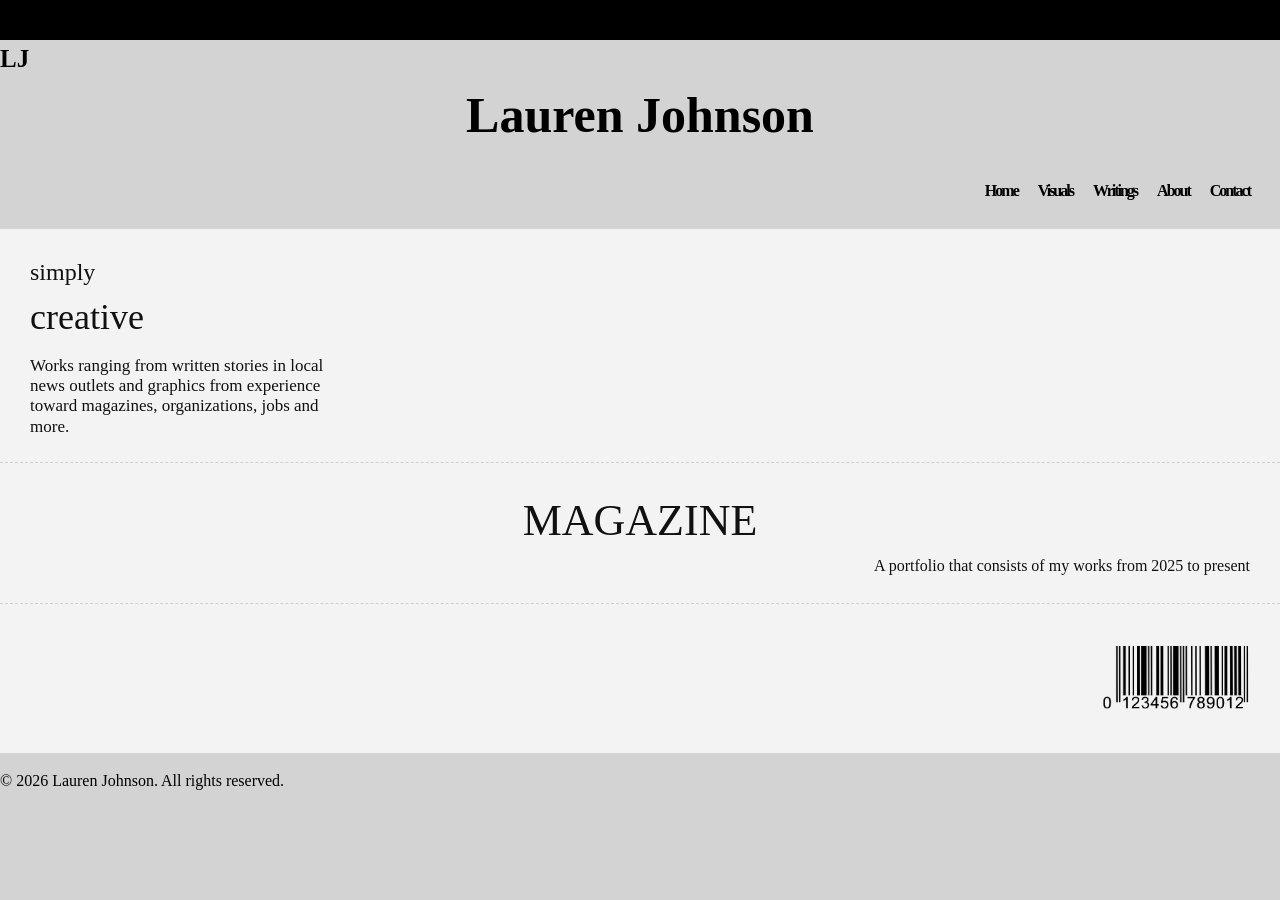
==== index.html @ c80aba4b "Add files via upload" ====
<!DOCTYPE html>

<html>
<head>
	<title>Lauren Johnson | Graphic Designer and Journalist</title>
	<meta charset="UTF-8">
	<meta name="viewport" content="width=device-width, initial-scale=1.0">
	<link rel="stylesheet" href="style.css">
	
		<meta name="description" content="Learn about Lauren Johnson, a graphic designer and journalist who studied at the Missouri School of Journalism. This portfolio includes her work clips and contact information.">
		<meta name="author" content="Lauren Johnson">
	<meta name="keywords" content="Lauren Johnson, portfolio, graphic designer, journalist, magazine designer">

<!-- Open Graph -->
<meta property="og:title" content="Lauren Johnson | Graphic Designer and Journalist">
<meta property="og:description" content="Learn about Lauren Johnson, a graphic designer and journalist who studied at the Missouri School of Journalism. This portfolio includes her work clips and contact information.">
<meta property="og:image" content="https://encrypted-tbn0.gstatic.com/images?q=tbn:ANd9GcSR_0vv3HeV0LRpGMeQRA7LGk57ReBn00BF4I0v_UGnFucvQGS9br6UzOJ_&amp;s=10">
<meta property="og:url" content="https://lrjvisuals.github.io">
<meta property="og:type" content="website">

<!-- Twitter Card -->
<meta name="twitter:card" content="summary_large_image">
<meta name="twitter:title" content="Lauren Johnson | Graphic Designer and Journalist">
<meta name="twitter:description" content="Learn about Lauren Johnson, a graphic designer and journalist who studied at the Missouri School of Journalism. This portfolio includes her work clips and contact information.">
<meta name="twitter:image" content="https://encrypted-tbn0.gstatic.com/images?q=tbn:ANd9GcSR_0vv3HeV0LRpGMeQRA7LGk57ReBn00BF4I0v_UGnFucvQGS9br6UzOJ_&amp;s=10">
</head>

<link rel="preconnect" href="https://fonts.googleapis.com">
<link rel="preconnect" href="https://fonts.gstatic.com" crossorigin>
<link href="https://fonts.googleapis.com/css2?family=Andada+Pro:ital,wght@0,400..840;1,400..840&family=Spectral:ital,wght@0,200;0,300;0,400;0,500;0,600;0,700;0,800;1,200;1,300;1,400;1,500;1,600;1,700;1,800&display=swap" rel="stylesheet">

<header class="cover-header"></header>
<body>
	<header>
		<div class="navdesktop">
			<a class="logo" href="index.html">LJ</a>
			<h1 id="masthead">Lauren Johnson</h1>
		<nav class="navbar">
			<ul>
				<li><a href="index.html">Home</a></li>
				<li><a href="visuals.html">Visuals</a></li>
				<li><a href="writings.html">Writings</a></li>
				<li><a href="about.html">About</a></li>
				<li><a href="contact.html">Contact</a></li>
			</ul>
		</nav>
	</div>
</header>
	<div class="navmobile">
		<a class="logo" href="index.html">LJ</a>
		<hl id="mobile-masthead">Lauren Johnson</hl>
		 <input type="checkbox" class="menu-btn" id="menu-btn">
			  <label class="menu-icon" for="menu-btn">
			   <span class="navicon"></span>
			 </label>
			<nav class="menu">
			<a class="nav-item" href="index.html">Home</a>
			<a class="nav-item" href="visuals.html">Visuals</a>
			<a class="nav-item" href="writings.html">Writings</a>
			<a class="nav-item" href="about.html">About</a>
			<a class="nav-item" href="contact.html">Contact</a>
		</a>
		</nav>
		</div>
	</header>
	<main class="cover">
	<section class="intro">
		<p>simply</p>
		<h2>creative</h2>
		<p class="description">
			Works ranging from written stories in local news outlets and graphics from experience toward magazines, organizations, jobs and more.
		</p>
	</section>
<section class="magazine">
	<h2>MAGAZINE</h2>
	<p>A portfolio that consists of my works from 2025 to present</p>
</section>
<img class="barcode" src="barcode.png" alt="Barcode" style="width: 200px; height: auto; display: block; margin-left: auto; margin-right: 0;">
</main>


<footer class="site-footer">
  <div class="footer-content">
    <p>&copy; 2026 Lauren Johnson. All rights reserved.</p>
  </div>
</footer>
</html>
</body>
---- style.css ----
*{box-sizing: border-box;
}

head {
  font-family: "Spectral", serif;
  font-weight: 700;
  font-style: normal;
}
body {
	margin: 0;
	padding: 0;
	color: black;
	background: lightgray;
	font-family: Georgia;
	line-height: 1.5;
}

.navdesktop {
	display: block;
}

.logo {
	color: black;
	text-decoration: none;
	font-weight: bold;
	font-size: 25px;
	text-align: margin-left;
}

#masthead {
	text-align: center;
	padding:0;
	margin:0;
	font-size: 50px;
}


.navbar ul {
	list-style-type: none;
	text-align: center;
	display: flex;
	justify-content: flex-end;
	padding: 0 20px;
}

.navbar a {
	color: black;
	text-decoration: none;
	font-family: Georgia, serif;
	font-weight: bold;
	letter-spacing: -2px;
	padding: 10px;
	display: flex;
	list-style: none;
}

/*cover design here*/
.cover {
	background-color: #f3f3f3;
	color: #111;
}
.cover section {
	padding: 25px 30px;
	border-bottom: 1px dashed #d0d0d0;
}
.intro {
	width: 100%;
}
.intro p {
	margin: 0;
	font-size: 24px;
}

.intro h2 {
	background: none;
	color: #111;
	text-align: left;
	font-size: 36px;
	padding: 0px;
	margin: 0px;
	font-weight: normal;
}
.intro .description {
	max-width: 310px;
	margin-top: 12px;
	font-size: 17px;
	line-height: 1.2;
}

.magazine {
	text-align: right;
}

.magazine h2 {
	background: none;
	color: #111;
	font-size: 44px;
	font-weight: normal;
	padding: 0px;
	margin: 0px;
}

.magazine p {
	margin: 0;
	fontsize: 16px;
}
.cover-header {
	background-color: black;
	color: white;
	padding: 25px 30px 15px;
}
.cover-header #masthead {
	color: white;
	text-align: left;
	font-weight: normal;
	line-height: 1;
}
.cover-header .logo {
	color: white;
}
/*Hamburger issue here vvvv */

/* Beginning of mobile nav style here */

	.navmobile {
	  display: none;
	  width: 100%;
	  background-color: lightgray;
	  font-family: Georgia, serif;
	  font-weight: bold;
	  font-size: 15px;
	}

	.navmobile > * {
	/*   flex-grow: 1; */
	}

	.navmobile h1 {
	  margin-left: 1rem;
	color: black;
	text-align: center;
	}

	.navmobile a {
	  text-decoration: none;
	}

	/* "Hide" checkbox -- moves it off screen*/
	#menu-btn {
	  position: absolute;
	  top: -100%;
	  left: -100%;
	}

	/* Hide hamburger for bigger screens */
	.menu-icon {
	  visibility: hidden;
	  display: none;
	  cursor: pointer;
	  padding: 15px;
	}

	.menu {
	  display: none;
	  justify-content: space-between;
	  align-items: center;
	  max-width: 250px;
	  margin-right: 2rem;
	
	}
/* End of mobile nav code above here */

h2 {
	background-color: #f3f3f3;
	color: black;
	text-align: center;
	padding: 20px 0;
	font-size: 50px;
}
.voxmagazine {
	background-color: none;
	font-size: 35px;
	font-weight: bold;
}

.topsection {
	background-color: lightgray;
	height: 500px;
	display: flex;
}

.topsection div {
	background-color: lightgray;
	width: 50%;
	height: 400px;
	margin: 10px;
}

.bodytext {
	display: flex;
	align-items: center;
	gap: 20px;
}

.bodytext img {
	max-width: 300px;
	height: auto;
}
/* Media head start*/
@media (max-width: 600px) {
	.navdesktop {
		display: none;
	}

	.navmobile {
	    display: grid;
	    grid-template-columns: auto 1fr auto;
	    grid-template-areas:
	       "logo   title   hamburger"
	       "nav     nav     nav";
	       align-items: center;
	       padding: 10px;
	  }
	  #mobile-masthead {
	  	grid-area: title;
	  	font-size: 35px;
	  	text-align: center;
	  	margin: 0;
	  }

	  .navmobile .logo {
	  	grid-area: logo;
	  	font-size: 22px;
	  }
	  
	  h1 {
	    grid-area: title;
	  }
	  
	  .menu a {
	    text-decoration: none;
	    color: black;
	  }

	  .menu-btn {
	    display: none;
	  }

	  .menu-icon {
	    grid-area: hamburger;
	    cursor: pointer;
	    display: flex;
	    justify-content: flex-end;
	    align-items: baseline;
	    padding: 30px 20px 30px 0;
	    position: relative;
	    user-select: none;
	    visibility: visible;
	  }

	  .navicon {
	    background: #333;
	    display: block;
	    height: 2px;
	    width: 18px;
	    position: relative;
	  }

	  .navicon:before {
	    top: 8px;
	  }

	  .navicon:after {
	    top: -8px;
	  }

	  .navicon:before, .navicon:after {
	    background: #333;
	    display: block;
	    width: 100%;
	    height: 100%;
	    content: '';
	    position: absolute;
	    transition: all .2s ease-out;
	  }

	  .menu {
	    grid-area: nav;
	    max-width: unset;
	    max-height: 0;
	    transition: max-height .2s ease-out;
	    overflow: hidden;
	    margin: 0;
	    padding: 0;
	    background-color: #fff;
	    display: flex;
	    flex-direction: column;
	  }

	  .menu a {
	    padding: 20px 20px;
	    border-right: 1px solid #f4f4f4;
	    background-color: #eee;
	    width: 100%;
	    text-align: center;
	  }

	  .menu-btn:checked ~ .menu {
	    max-height: 240px;
	  }

	  .menu-btn:checked ~ .menu-icon .navicon {
	    background: transparent;
	  }

	  .menu-btn:checked ~ .menu-icon .navicon:before {
	    transform: rotate(-45deg);
	  }

	  .menu-btn:checked ~ .menu-icon .navicon:after {
	    transform: rotate(45deg);
	  }

	  .menu-btn:checked ~ .menu-icon .navicon:before,
	  .menu-btn:checked ~ .menu-icon .navicon:after {
	    top: 0;
	  }
}




/* magazine cover MOBILE HERE*/
@media (max-width: 600px) {
	.cover section {
		padding: 22px 20px;
	}
	.intro .description {
		max-width: 290px;
	}
	.magazine h2 {
		font-size: 36px;
	}
	.magazine p {
		max-width: 300px;
		margin-left: auto;
	}
}



@media (max-width: 600px) {
.navdesktop {
	display: none;
}

.navmobile {
	display: grid;
}
	.navbar ul {
		justify-content: left;

	}
	h2 {
		font-size: 1.8rem;
		padding: 15px 0;
	}
	.topsection {
		flex-direction: column;
		min-height: auto;
	}

	.topsection div {
		width: 90%;
		height: 250px;
		margin: 10px 5%;
	}
}



@media(min-width: 1200px) {
	body {
		max-width: 1400px;
		margin: 0 auto;
	}
}
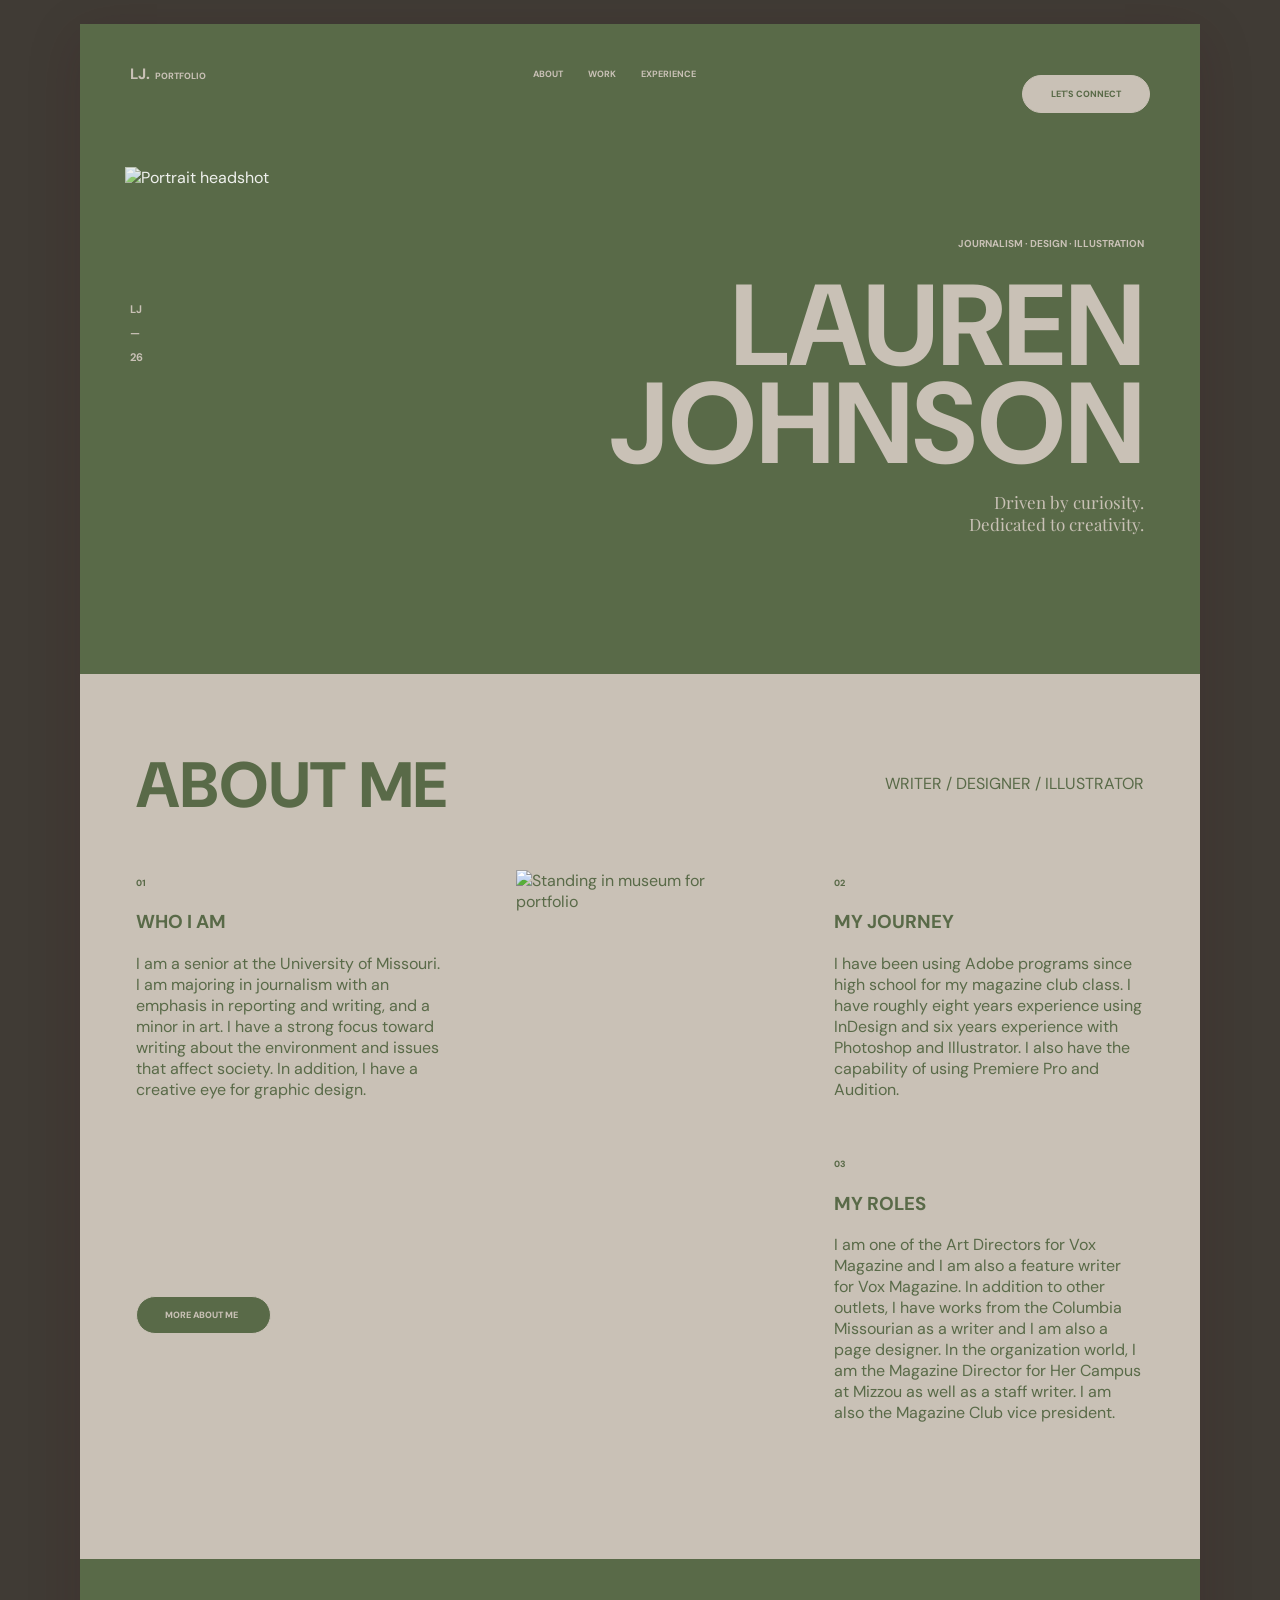
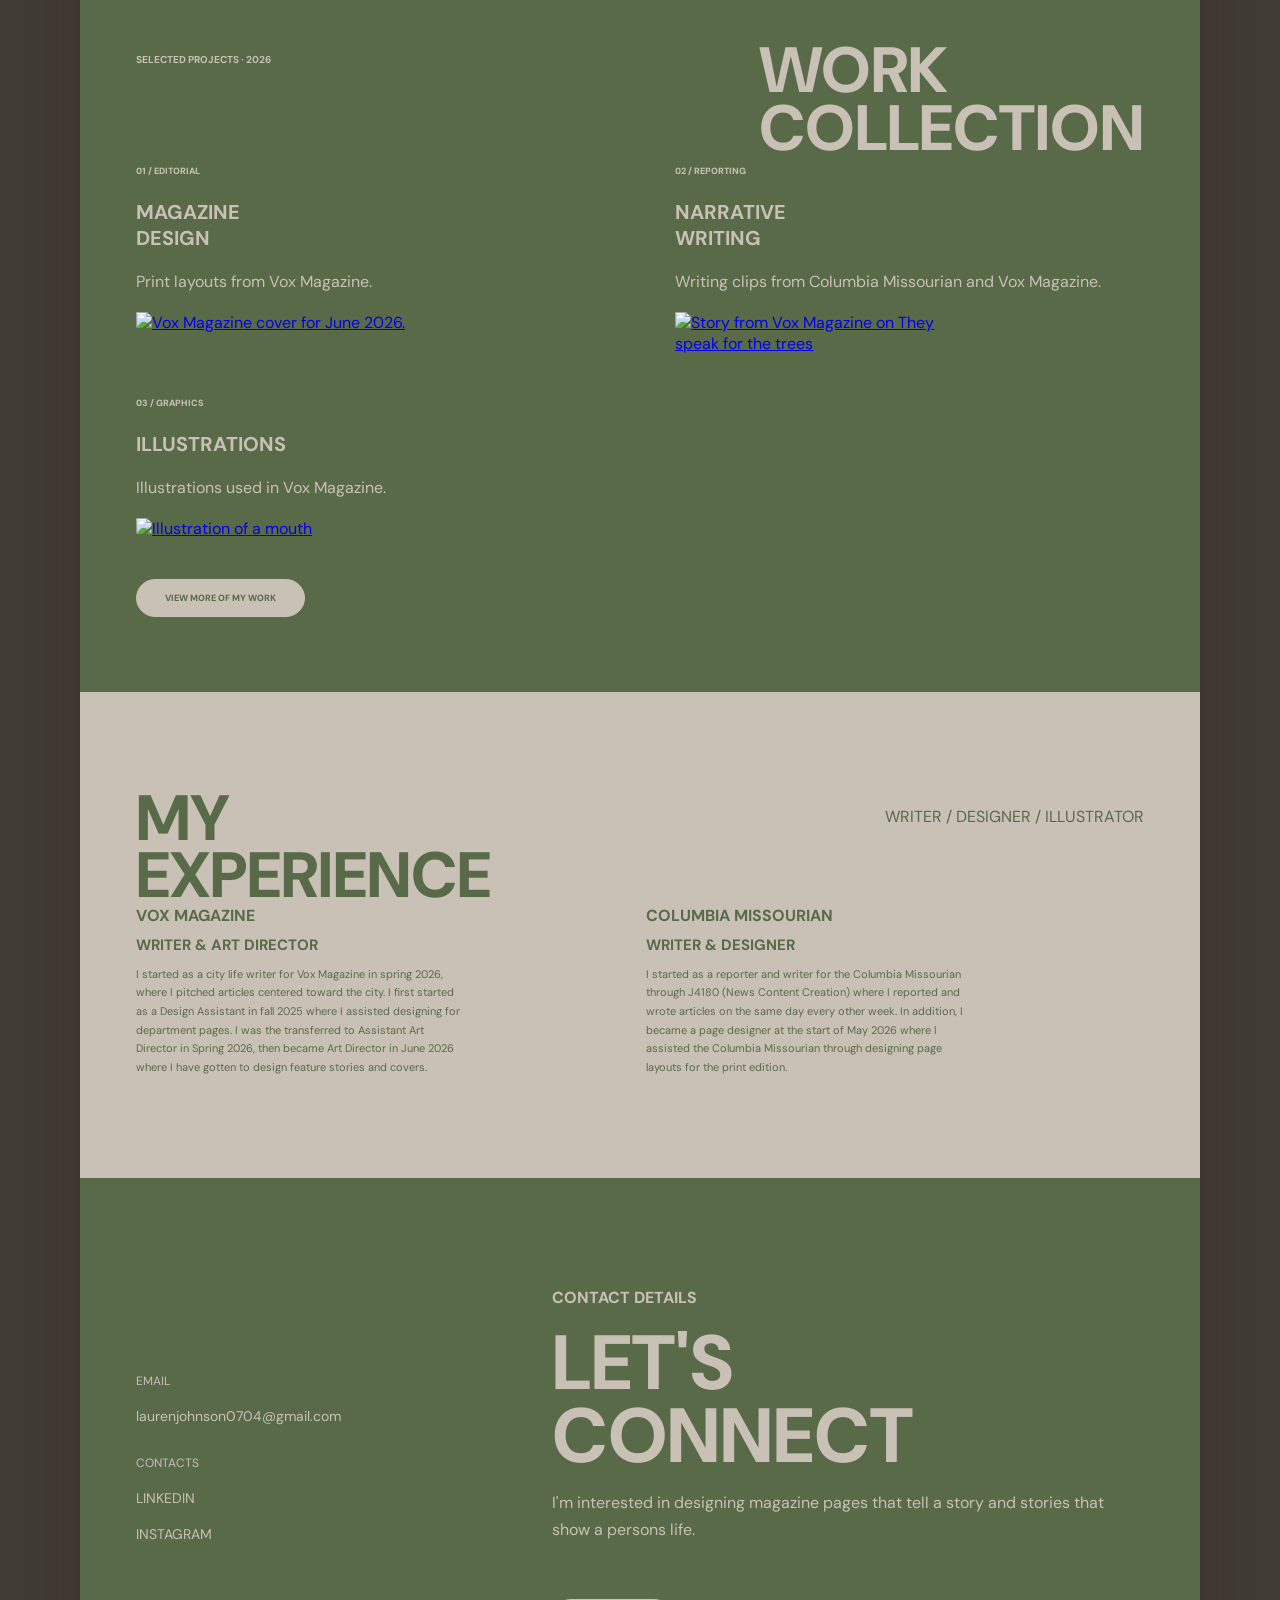
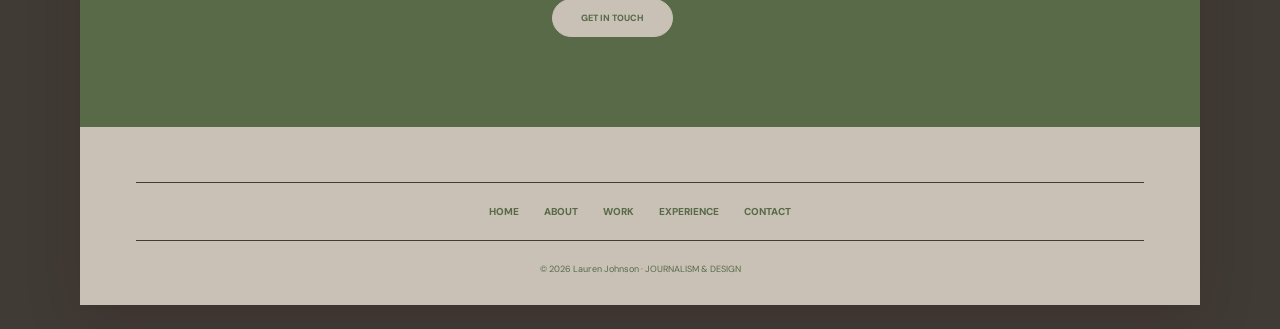
==== commit 0d9e62ff: "Add files via upload" ====
--- a/index.html
+++ b/index.html
@@ -7,8 +7,8 @@
 	<meta name="viewport" content="width=device-width, initial-scale=1.0">
 	<link rel="stylesheet" href="style.css">
 	
-		<meta name="description" content="Learn about Lauren Johnson, a graphic designer and journalist who studied at the Missouri School of Journalism. This portfolio includes her work clips and contact information.">
-		<meta name="author" content="Lauren Johnson">
+	<meta name="description" content="Learn about Lauren Johnson, a graphic designer and journalist who studied at the Missouri School of Journalism. This portfolio includes her work clips and contact information.">
+	<meta name="author" content="Lauren Johnson">
 	<meta name="keywords" content="Lauren Johnson, portfolio, graphic designer, journalist, magazine designer">
 
 <!-- Open Graph -->
@@ -23,67 +23,118 @@
 <meta name="twitter:title" content="Lauren Johnson | Graphic Designer and Journalist">
 <meta name="twitter:description" content="Learn about Lauren Johnson, a graphic designer and journalist who studied at the Missouri School of Journalism. This portfolio includes her work clips and contact information.">
 <meta name="twitter:image" content="https://encrypted-tbn0.gstatic.com/images?q=tbn:ANd9GcSR_0vv3HeV0LRpGMeQRA7LGk57ReBn00BF4I0v_UGnFucvQGS9br6UzOJ_&amp;s=10">
+<link href="https://fonts.googleapis.com/css2?family=DM+Sans:wght@400;500;600;700;800&family=Playfair+Display:wght@700;800&display=swap" rel="stylesheet">
 </head>
 
-<link rel="preconnect" href="https://fonts.googleapis.com">
-<link rel="preconnect" href="https://fonts.gstatic.com" crossorigin>
-<link href="https://fonts.googleapis.com/css2?family=Andada+Pro:ital,wght@0,400..840;1,400..840&family=Spectral:ital,wght@0,200;0,300;0,400;0,500;0,600;0,700;0,800;1,200;1,300;1,400;1,500;1,600;1,700;1,800&display=swap" rel="stylesheet">
+<body>
+	<main class="main-site">
+		<section class="main-text" id="home">
+			<nav class="navigation">
+				<a class="logo">LJ.<span>PORTFOLIO</span></a>
+				<div class="nav-links">
+				<a href="#about">ABOUT</a><a href="#work">WORK</a><a href="#experience">EXPERIENCE</a></div>
+				<a class="button round-button" href="#contact">LET'S CONNECT</a>
+			</nav>
+			<div class="main-copy">
+				<p class="roles">JOURNALISM · DESIGN · ILLUSTRATION</p>
+				<h1>LAUREN<br>JOHNSON</h1>
+				<p class="main-note">Driven by curiosity.<br>Dedicated to creativity.</p></div>
+				<img class="main-img"src="img/extra_headshotforblox2.jpg" alt="Portrait headshot">
+				<div class="left-side">LJ<br>—<br>26</div>
+		</section>
 
-<header class="cover-header"></header>
-<body>
-	<header>
-		<div class="navdesktop">
-			<a class="logo" href="index.html">LJ</a>
-			<h1 id="masthead">Lauren Johnson</h1>
-		<nav class="navbar">
-			<ul>
-				<li><a href="index.html">Home</a></li>
-				<li><a href="visuals.html">Visuals</a></li>
-				<li><a href="writings.html">Writings</a></li>
-				<li><a href="about.html">About</a></li>
-				<li><a href="contact.html">Contact</a></li>
-			</ul>
-		</nav>
+	<section class="about-me" id="about">
+		<div class="section-heading">
+			<h2>ABOUT ME</h2>
+			<p class="roles-about">WRITER / DESIGNER / ILLUSTRATOR</p>	
+		</div>
+		<div class="about-grid">
+			<div class="about-intro">
+				<span class="tiny-label">01</span>
+				<h3>WHO I AM</h3>
+				<p>I am a senior at the University of Missouri. I am majoring in journalism with an emphasis in reporting and writing, and a minor in art. I have a strong focus toward writing about the environment and issues that affect society. In addition, I have a creative eye for graphic design.</p>
+		</div>
+		<img class="about-photo" src="img/img_2.jpg" alt="Standing in museum for portfolio">
+		
+		<div class="about-journey">
+			<span class="tiny-label">02</span>
+			<h3>MY JOURNEY</h3>
+			<p>I have been using Adobe programs since high school for my magazine club class. I have roughly eight years experience using InDesign and six years experience with Photoshop and Illustrator. I also have the capability of using Premiere Pro and Audition.</p></div>
+
+		<div class="about-roles">
+			<span class="tiny-label">03</span>
+			<h3>MY ROLES</h3>
+			<p>I am one of the Art Directors for Vox Magazine and I am also a feature writer for Vox Magazine. In addition to other outlets, I have works from the Columbia Missourian as a writer and I am also a page designer. In the organization world, I am the Magazine Director for Her Campus at Mizzou as well as a staff writer. I am also the Magazine Club vice president.</p></div>
+			<a class="dark-button" href="#contact">MORE ABOUT ME</a>
+		</div>
+	</section>
+
+<section class="work-section" id="work">
+	<div class="extra section-heading">
+		<p class="roles">SELECTED PROJECTS · 2026</p>
+		<h2>WORK<br>COLLECTION</h2>
 	</div>
-</header>
-	<div class="navmobile">
-		<a class="logo" href="index.html">LJ</a>
-		<hl id="mobile-masthead">Lauren Johnson</hl>
-		 <input type="checkbox" class="menu-btn" id="menu-btn">
-			  <label class="menu-icon" for="menu-btn">
-			   <span class="navicon"></span>
-			 </label>
-			<nav class="menu">
-			<a class="nav-item" href="index.html">Home</a>
-			<a class="nav-item" href="visuals.html">Visuals</a>
-			<a class="nav-item" href="writings.html">Writings</a>
-			<a class="nav-item" href="about.html">About</a>
-			<a class="nav-item" href="contact.html">Contact</a>
+	<div class="work-grid">
+		<article class="project project-a">
+		<div><span class="tiny-label">01 / EDITORIAL</span>
+		<h3>MAGAZINE<br>DESIGN</h3><p>Print layouts from Vox Magazine.</p>
+		<a href="editorial.html">
+			<img src="img/page1.png" alt="Vox Magazine cover for June 2026.">
 		</a>
-		</nav>
-		</div>
-	</header>
-	<main class="cover">
-	<section class="intro">
-		<p>simply</p>
-		<h2>creative</h2>
-		<p class="description">
-			Works ranging from written stories in local news outlets and graphics from experience toward magazines, organizations, jobs and more.
-		</p>
-	</section>
-<section class="magazine">
-	<h2>MAGAZINE</h2>
-	<p>A portfolio that consists of my works from 2025 to present</p>
-</section>
-<img class="barcode" src="barcode.png" alt="Barcode" style="width: 200px; height: auto; display: block; margin-left: auto; margin-right: 0;">
-</main>
+		</div></article>
 
 
-<footer class="site-footer">
-  <div class="footer-content">
-    <p>&copy; 2026 Lauren Johnson. All rights reserved.</p>
-  </div>
-</footer>
-</html>
+		<article class="project project-b"> 
+		<div><span class="tiny-label">02 / REPORTING</span>
+		<h3>NARRATIVE<br>WRITING</h3><p>Writing clips from Columbia Missourian and Vox Magazine.</p>
+		<a href="reporting.html">
+			<img src="img/page27.png" alt="Story from Vox Magazine on They speak for the trees">
+		</a>
+		</div></article>
+
+
+		<article class="project project-c">
+		<div><span class="tiny-label">03 / GRAPHICS</span>
+		<h3>ILLUSTRATIONS</h3><p>Illustrations used in Vox Magazine.</p>
+		<a href="graphic.html">
+			<img src="img/mouth_illo.jpg" alt="Illustration of a mouth">
+		</a>
+		</div></article>
+	</div>
+
+	<a class= "button round-button" href="https://www.voxmagazine.com/users/profile/lauren%20johnson/">VIEW MORE OF MY WORK</a>
+</section>
+
+<section class="experience-section" id="experience">
+	<div class="section-heading"><h2>MY<br>EXPERIENCE</h2><p class="roles-about">WRITER / DESIGNER / ILLUSTRATOR</p></div>
+	<div class="timeline">
+	<article><strong>VOX MAGAZINE</strong><h3>WRITER & ART DIRECTOR</h3><p>I started as a city life writer for Vox Magazine in spring 2026, where I pitched articles centered toward the city. I first started as a Design Assistant in fall 2025 where I assisted designing for department pages. I was the transferred to Assistant Art Director in Spring 2026, then became Art Director in June 2026 where I have gotten to design feature stories and covers.</p></article>
+	<article><strong>COLUMBIA MISSOURIAN</strong><h3>WRITER & DESIGNER</h3><p>I started as a reporter and writer for the Columbia Missourian through J4180 (News Content Creation) where I reported and wrote articles on the same day every other week. In addition, I became a page designer at the start of May 2026 where I assisted the Columbia Missourian through designing page layouts for the print edition.</p></article>
+</div>
+</section>
+
+<!--for left side-->
+<section class="contact-section" id=contact>
+	<div class="contact-details">
+		<span>EMAIL</span>
+		<a href="mailto:laurenjohnson0704@gmail.com">laurenjohnson0704@gmail.com</a>
+		<span>CONTACTS</span>
+		<a href="https://www.linkedin.com/in/lauren-johnson-5b8631326/" target="_blank" rel="noopener">LINKEDIN</a>
+		<a href="https://www.instagram.com/lrj_archive/" target="_blank" rel="noopener">INSTAGRAM</a>
+	</div>
+<!--for right side-->
+<div class="contact-main">
+	<p class="roles">CONTACT DETAILS</p>
+	<h2>LET'S<br>CONNECT</h2>
+	<p>I'm interested in designing magazine pages that tell a story and stories that show a persons life.</p>
+	<a class="button round-button" href="mailto:laurenjohnson0704@gmail.com">GET IN TOUCH</a>
+</div>
+</section>
+
+	<footer class="footer">
+  <div class="footer-content"><a href="#home">HOME</a><a href="#about">ABOUT</a><a href="#work">WORK</a><a href="#experience">EXPERIENCE</a><a href="#contact">CONTACT</a></div>
+    <p>&copy; 2026 Lauren Johnson · JOURNALISM & DESIGN</p>
+	</footer>
+	</main>
 </body>
-
+</html>
--- a/style.css
+++ b/style.css
@@ -1,387 +1,801 @@
-*{box-sizing: border-box;
-}
-
-head {
-  font-family: "Spectral", serif;
-  font-weight: 700;
-  font-style: normal;
-}
+*{box-sizing: border-box;}
+:root {
+	--green: #596a48;
+	--green-dark: #304529;
+	--grey-light: #999788;
+	--pale: #c9c1b6;
+	--brown: #403b35;
+	--black: #000000;
+}
+
+html {scroll-behavior: smooth}
 body {
 	margin: 0;
-	padding: 0;
-	color: black;
-	background: lightgray;
-	font-family: Georgia;
-	line-height: 1.5;
-}
-
-.navdesktop {
+	background: var(--brown);
+	color: white;
+	font-family: "DM Sans", Arial, sans-serif;
+}
+/*used AI to ask how to have background color for main site*/
+
+.main-site {width: min(1120px, calc(100% - 48px)); 
+	margin: 24px auto; 
+	background: var(--green); 
+	overflow: hidden; box-shadow: 0 14px 50px #35101733; }
+
+.nav-links a {color: var(--pale); text-decoration: none; }
+
+.main-text {
+	min-height: 650px; 
+	position: relative;
+	padding: 26px 4.5% 70px;
+	overflow: hidden;
+	background: var(--green);}
+
+.navigation {
+		height: 48px;
+		display: flex;
+		align-items: center;
+		justify-content: space-between;
+		gap: 22px;
+		position: relative;
+		z-index: 3;}
+
+.logo {
+	font-size: 15px;
+	font-weight: 800;
+	letter-spacing: 5%;
+	color: var(--pale);}
+.logo span {
+	font-size: 9px;
+	margin-left: 5px;
+	letter-spacing: 18%;}
+
+
+.nav-links {
+	display: flex;
+	gap: 25px;
+	font-size: 9px;
+	font-weight: 700;
+	letter-spacing: 1%;
+	color: var(--pale);
+	text-decoration: none;
+}
+.nav-links a:hover,
+.footer-content a:hover {opacity: .65;}
+
+.nav-links a {
+	color: var(--pale); 
+	text-decoration: none; }
+
+.round-button{
+	display: inline-block;
+	border-radius: 30px;
+	padding: 12px 28px;
+	font-size: 9px;
+	font-weight: 800;
+	letter-spacing: 8%;
+	background: var(--pale); 
+	color: var(--green);
+	text-decoration: none;
+}
+
+.main-copy {
+	position: absolute;
+	z-index: 0;
+	right: 5%;
+	top: 31%;
+	text-align: right;
+	max-width: 66%;
+}
+
+.roles {
+	font-size: 10px;
+	font-weight: 700;
+	letter-spacing: 17%;
+	line-height: 1.6;
+	color: var(--pale);
+}
+
+h1 {
+	font-size: 115px;
+	line-height: .86;
+	margin: 25px 0 16px;
+	color: var(--pale);
+}
+
+.main-note {
+	font-family: "Playfair Display", Georgia, serif;
+	font-size: 17px;
+	color: var(--pale);
+}
+
+
+.left-side {
+	position: absolute;
+	left: 4.5%;
+	top: 42%;
+	font-size: 11px;
+	line-height: 2.2;
+	font-weight: 700;
+	color: var(--pale);
+}
+
+.main-img {
+	position: absolute;
+	left: 4%;
+	bottom: 0;
+	width: 52%;
+	height: 78%;
+	object-fit: cover;
+	object-position: center;
+	mix-blend-mode: screen;
+	opacity: .9;
+	mask-image: linear-gradient(to bottom, black 80%, transparent 100%);
+}
+
+.cover-img {
+	position: absolute;
+	left: 4%;
+	bottom: 0;
+	width: 35%;
+	height: auto;
+	max-height: 80%;
+	object-fit: cover;
+	object-position: center;
+	mix-blend-mode: screen;
+	opacity: .9;
+	mask-image: linear-gradient(to bottom, black 80%, transparent 100%);
+}
+
+.long-img {
+	position: absolute;
+	left: 4%;
+	bottom: 0;
+	width: 30%;
+	height: auto;
+	max-height: 90%;
+	object-fit: cover;
+	object-position: center;
+	mix-blend-mode: screen;
+	opacity: .9;
+	mask-image: linear-gradient(to bottom, black 80%, transparent 100%);
+}
+
+.second-img {
+	position: absolute;
+	left: 4%;
+	bottom: 0;
+	width: 70%;
+	max-height: 70%;
+	height: 150%;
+	object-fit: cover;
+	object-position: center;
+	mix-blend-mode: screen;
+	opacity: .9;
+	mask-image: linear-gradient(to bottom, black 80%, transparent 100%);
+}
+
+.about-me {
+	padding: 75px 5%;
+	background-color: var(--pale);
+}
+
+.section-heading{
+	display: flex;
+	justify-content: space-between;
+	align-items: flex-start;
+	gap: 20px;
+	margin-top: 8px;
+}
+
+h2 {
+	font-size: clamp(36px, 5vw, 66px);
+	line-height: .9;
+	letter-spacing: -5%;
+	margin: 0;
+	font-weight: 800;
+}
+
+.section-heading h2 {
+	background-color: var(--pale);
+	color: var(--green);
+}
+
+.roles-about {
+	color: var(--green);
+}
+
+.about-grid {
+	display: grid;
+	grid-template-columns: 1fr .8fr 1fr;
+	grid-template-rows: auto auto;
+	gap: 35px 7%;
+	align-items: center;
+	margin: 55px 0 45px;
+	background-color: var(--pale);
+	color: var(--green);
+}
+
+.about-intro {
+	grid-column: 1;
+	grid-row: 1;
+}
+ /* asked AI how to align photo w text */
+.about-photo {
+	align-self: flex-start;
+	margin-top: 0;
+	grid-column: 2;
+	grid-row: 1 / span 2;
+	width: 100%;
+	max-height: 320px;
+	object-fit: cover;
+}
+
+.about-journey {
+	grid-column: 3;
+	grid-row: 1;
+}
+
+.about-roles {
+	grid-column: 3;
+	grid-row: 2;
+}
+
+.tiny-label {
+	font-size: 9px;
+	font-weight: 800;
+	letter-spacing: 14%;
+}
+
+.about h3, .timeline h3 {font-size: 15px; line-height: 1.05; margin: 12px 0 8px;}
+
+.about p, .timeline p {font-size: 11px; line-height: 1.7; max-width: 330px;}
+
+.timeline {
+	display: grid;
+	grid-template-columns: 1fr 1fr;
+	gap: 12px;
+}
+
+.timeline h3 {
+	margin-top: 12px;
+}
+
+/*editorial here*/
+
+.green-work-project{
+	padding: 65px 5%;
+	border-bottom: 1px solid var(--green);
+	background-color: var(--green);
+	color: var(--pale);
+}
+
+.work-project {
+	padding: 65px 5%;
+	border-bottom: 1px solid var(--green);
+	background-color: var(--pale);
+	color: var(--green);
+}
+
+.green-project-info {
+	max-width: 650px;
+	margin-bottom: 35px;
+}
+
+.project-info {
+	max-width: 650px;
+	margin-bottom: 35px;
+}
+
+.project-date {
+	font-size: 12px;
+	letter-spacing: 2px;
+	font-weight: bold;
+}
+
+.green-project-info h2 {
+	margin: 25px 0;
+	color: var(--pale);
+	background-color: var(--green);
+	text-align: left;
+}
+
+.project-info h2 {
+	margin: 25px 0;
+	color: var(--green);
+	background-color: var(--pale);
+	text-align: left;
+}
+
+/*asked ai how to make images consistent*/
+.project-gallery {
+	display: grid;
+	grid-template-columns: repeat(2, 1fr);
+	gap: 20px;
+	width: 100%;
+}
+
+.project-gallery img {
+	object-fit: cover;
 	display: block;
-}
-
-.logo {
-	color: black;
+	max-width: 100%;
+	width: 80%;
+	height: auto;
+	max-height: 80vh;
+}
+
+.story-project-gallery {
+	display: grid;
+	grid-template-columns: repeat(2, 1fr);
+	gap: 20px;
+	width: 100%;
+	max-width: 90%;
+}
+
+.story-project-gallery img {
+	object-fit: cover;
+	display: block;
+	max-width: 100%;
+	width: 80%;
+	height: auto;
+	max-height: 80vh;
+}
+
+
+/*editorial end here*/
+
+.about-journey {
+	grid-column: 3;
+	grid-row: 1;
+}
+
+.about-roles {
+	grid-column: 3;
+	grid-row: 2;
+}
+
+.tiny-label {
+	font-size: 9px;
+	font-weight: 800;
+	letter-spacing: 14%;
+}
+
+.about h3, .timeline h3 {font-size: 15px; line-height: 1.05; margin: 12px 0 8px;}
+
+.about p, .timeline p {font-size: 11px; line-height: 1.7; max-width: 330px;}
+
+/* asked AI how to make this button smaller to align with text inside (it was originally a long button)*/
+.dark-button {
+	border: 1px solid var(--pale); 
+	display: inline-block;
+	border-radius: 30px;
+	padding: 12px 28px;
+	font-size: 9px;
+	font-weight: 800;
+	width: 135px;
+	box-sizing; border-box
+	letter-spacing: 8%;
+	background: var(--green); 
+	color: var(--pale); 
+	margin-top: 40px;
 	text-decoration: none;
-	font-weight: bold;
-	font-size: 25px;
-	text-align: margin-left;
-}
-
-#masthead {
-	text-align: center;
-	padding:0;
-	margin:0;
-	font-size: 50px;
-}
-
-
-.navbar ul {
-	list-style-type: none;
-	text-align: center;
+	}
+
+.work-button {
+	width: 185px;	
+	border: 1px solid var(--pale); 
+	background-color: var(--green);
+	margin-top: 40px;
+	text-decoration: none;
+	display: inline-block;
+	border-radius: 30px;
+	padding: 12px 28px;
+	font-size: 9px;
+	font-weight: 800;
+	letter-spacing: 8%;
+	color: var(--pale);
+	}
+
+
+
+
+/*end editorial*/
+.extra h2 {
+	background-color: var(--green);
+	color: var(--pale);
+}
+#work {
+	padding: 75px 5%;
+	background-color: var(--green);
+	color: var(--pale);
+}
+
+.work .section-heading {
+	align-items: flex-end;
+	margin-bottom: 40px;
+}
+
+.work-grid {
+	display: grid;
+	grid-template-columns: 1fr 1fr;
+	gap: 36px 7%;
+}
+
+.project {
 	display: flex;
-	justify-content: flex-end;
-	padding: 0 20px;
-}
-
-.navbar a {
-	color: black;
-	text-decoration: none;
-	font-family: Georgia, serif;
-	font-weight: bold;
-	letter-spacing: -2px;
-	padding: 10px;
-	display: flex;
-	list-style: none;
-}
-
-/*cover design here*/
-.cover {
-	background-color: #f3f3f3;
-	color: #111;
-}
-.cover section {
-	padding: 25px 30px;
-	border-bottom: 1px dashed #d0d0d0;
-}
-.intro {
+	flex-direction: column;
+	align-items: flex-start;
+	min-width: 0;
+}
+
+/*.project-a{
+	width: 50%; 
+	max-width: 10px;
+	aspect-ratio: .78; 
+	object-fit: cover;
+	align-self: flex-start;
+	margin-top: 0;
+	grid-column: 1;
+	height: auto;
+}*/
+
+.project h3 {
+	font-size: 20px;
+}
+
+.project p {
+	color: var(--pale);
+}
+
+.project img {
+	display: block;
 	width: 100%;
-}
-.intro p {
-	margin: 0;
-	font-size: 24px;
-}
-
-.intro h2 {
-	background: none;
-	color: #111;
-	text-align: left;
-	font-size: 36px;
-	padding: 0px;
-	margin: 0px;
-	font-weight: normal;
-}
-.intro .description {
-	max-width: 310px;
-	margin-top: 12px;
-	font-size: 17px;
-	line-height: 1.2;
-}
-
-.magazine {
-	text-align: right;
-}
-
-.magazine h2 {
-	background: none;
-	color: #111;
-	font-size: 44px;
-	font-weight: normal;
-	padding: 0px;
-	margin: 0px;
-}
-
-.magazine p {
-	margin: 0;
-	fontsize: 16px;
-}
-.cover-header {
-	background-color: black;
-	color: white;
-	padding: 25px 30px 15px;
-}
-.cover-header #masthead {
-	color: white;
-	text-align: left;
-	font-weight: normal;
-	line-height: 1;
-}
-.cover-header .logo {
-	color: white;
-}
-/*Hamburger issue here vvvv */
-
-/* Beginning of mobile nav style here */
-
-	.navmobile {
-	  display: none;
-	  width: 100%;
-	  background-color: lightgray;
-	  font-family: Georgia, serif;
-	  font-weight: bold;
-	  font-size: 15px;
-	}
-
-	.navmobile > * {
-	/*   flex-grow: 1; */
-	}
-
-	.navmobile h1 {
-	  margin-left: 1rem;
-	color: black;
-	text-align: center;
-	}
-
-	.navmobile a {
-	  text-decoration: none;
-	}
-
-	/* "Hide" checkbox -- moves it off screen*/
-	#menu-btn {
-	  position: absolute;
-	  top: -100%;
-	  left: -100%;
-	}
-
-	/* Hide hamburger for bigger screens */
-	.menu-icon {
-	  visibility: hidden;
-	  display: none;
-	  cursor: pointer;
-	  padding: 15px;
-	}
-
-	.menu {
-	  display: none;
-	  justify-content: space-between;
-	  align-items: center;
-	  max-width: 250px;
-	  margin-right: 2rem;
-	
-	}
-/* End of mobile nav code above here */
-
-h2 {
-	background-color: #f3f3f3;
-	color: black;
-	text-align: center;
-	padding: 20px 0;
-	font-size: 50px;
-}
-.voxmagazine {
-	background-color: none;
-	font-size: 35px;
-	font-weight: bold;
-}
-
-.topsection {
-	background-color: lightgray;
-	height: 500px;
-	display: flex;
-}
-
-.topsection div {
-	background-color: lightgray;
-	width: 50%;
-	height: 400px;
-	margin: 10px;
-}
-
-.bodytext {
-	display: flex;
-	align-items: center;
-	gap: 20px;
-}
-
-.bodytext img {
 	max-width: 300px;
 	height: auto;
-}
-/* Media head start*/
-@media (max-width: 600px) {
-	.navdesktop {
-		display: none;
+	max-height: 350px;
+	object-fit: cover;
+	margin-top: 20px;
+}
+
+
+
+.project img:hover {
+	opacity: 0.8;
+	transition: opacity 0.3s ease;
+}
+/*img[src="img/20260529_145231.jpg"] {
+	width: 200px;
+	height: auto;
+}*/
+
+.button {
+	border: 1px solid var(--pale); 
+	background-color: var(--pale);
+	margin-top: 40px;
+	text-decoration: none;
+	display: inline-block;
+	border-radius: 30px;
+	padding: 12px 28px;
+	font-size: 9px;
+	font-weight: 800;
+	letter-spacing: 8%;
+	color: var(--green);
+
+}
+
+#experience {
+	padding: 75px 5%;
+	background-color: var(--pale);
+	color: var(--green);
+	padding-top: 90px;
+	padding-bottom: 90px;
+}
+
+.experience .section-heading {
+	margin-bottom: 40px;
+}
+
+.timeline {
+	display: grid;
+	grid-template-columns: 1fr 1fr;
+	gap: 12px;
+}
+
+.timeline h3 {
+	margin-top: 12px;
+}
+/*NEW HERE VVVVVVVV*/
+
+#contact {
+	padding: 90px 5%;
+	background-color: var(--green);
+	color: var(--pale);
+	display: grid;
+	grid-template-columns: 0.8fr 1.5fr;
+	gap: 10%;
+	align-items: center;
+}
+
+
+/*left side here*/
+.contact-details {
+	order: 1;
+	display: grid;
+	gap: 18px;
+	font-size: 14px;
+}
+
+.contact-details span {
+	font-size: 12px;
+	letter-spacing: 16%;
+	margin-top: 12px;
+	color: var(--pale);
+}
+
+.contact-details a {
+	text-decoration: none;
+	color: var(--pale);
+}
+
+/*right side here*/
+.contact-main {
+	order: 2;
+	grid-column: 2;
+	text-align: left;
+	display: flex;
+	flex-direction: column;
+	align-items: flex-start;
+}
+
+.contact-main h2 {
+	font-size: clamp(45px, 6vw, 85px);
+	line-height: .95;
+	margin-left: 0;
+	/*margin: 25px 0;*/
+	text-align: left;
+	letter-spacing: -5%;
+	color: var(--pale);
+	background-color: var(--green);
+}
+
+.contact-main p {
+	max-width: 600px;
+	font-size: 16px;
+	line-height: 1.7;
+	margin-left: 0;
+	text-align: left;
+	/*margin-bottom: 30px;*/
+}
+
+.footer {
+	background-color: var(--pale);
+	color: var(--green);
+	margin: 0;
+	padding: 55px 5% 30px;
+	text-align: center;
+}
+
+.footer-content {
+	text-decoration: none;
+	display: flex;
+	justify-content: center;
+	flex-wrap: wrap;
+	gap: 25px;
+	border-top: 1px solid var(--brown);
+	border-bottom: 1px solid var(--brown);
+	padding: 22px 0;
+	font-size: 10px;
+	font-weight: 800;
+}
+
+.footer p {
+	font-size: 9px;
+	letter-spacing: 12%;
+	margin: 22px 0 0;
+}
+
+.footer a {
+	color: var(--green); 
+	text-decoration: none;}
+
+
+	/* MOBILE STARTS HEREE */
+
+	@media screen and (max-width: 700px) {
+		.main-site {
+			width: calc(100% - 24px);
+			margin: 12px auto;
+		}
+
+		.navigation {
+			height: auto;
+			flex-wrap: wrap;
+			gap: 15px;
+		}
+
+		.nav-links {
+			flex-wrap: wrap;
+			gap: 12px;
+		}
+
+		.round-button {
+			margin-top: 10px;
+		}
+
+		.main-text {
+			min-height: auto;
+			padding: 25px 5% 35px;
+		}
+
+		.main-copy {
+			position: relative;
+			top: auto;
+			right: auto;
+			max-width: 100%;
+			text-align: center;
+			margin: 55px 0 25px;
+		}
+
+		h1 {
+			font-size: clamp(48px, 12vw, 75px);
+			line-height: .95;
+		}
+		.main-note {
+			font-size: 15px;
+		}
+
+		.left-side {
+			position: relative;
+			top: auto;
+			left: auto;
+			text-align: center;
+			margin-top: 15px;
+		}
+
+		.project-img, .project-gallery img, .story-project-gallery img, .about-photo{
+			width: 100%;
+			height: auto;
+			max-width: 100%;
+			max-height: none;
+			object-fit: contain;
+		}
+
+		.main-img, .cover-img, .long-img, .second-img {
+			position: relative;
+			left: auto;
+			bottom: auto;
+			display: block;
+			width: 85%;
+			max-width: 100%;
+			height: auto;
+			max-height: 350px;
+			margin: 20px auto 0;
+			object-fit: contain;
+		}*/
+
+		.about-me {
+			padding: 45px 6%;
+		}
+
+		.section-heading {
+		flex-direction: column;
+		align-items: flex-start;
+		gap: 10px;
+		}
+
+		.about-grid {
+			display: grid;
+			grid-template-columns: 1fr;
+			grid-template-rows: auto;
+			gap: 25px;
+			margin: 35px 0;
+		}
+
+		.about-intro, .about-journey, .about-roles {
+			grid-column: 1;
+			grid-row: auto;
+		}
+
+		.about-photo {
+			width: 100%;
+			height: auto;
+			max-height: none;
+			object-fit: contain;
+			object-position: center;
+			grid-column: 1;
+			grid-row: auto;
+		}
+
+		.project img[src="img/page27.png"] {
+			width: 100%;
+			height: auto;
+			max-width: 100%;
+			max-height: none;
+			object-fit: contain;
+			object-position: center;
+		}
+
+		.about p {
+			max-width: 100%;
+		}
+
+		#work {
+			padding: 45px 6%;
+		}
+
+		.work-grid {
+			grid-template-columns: 1fr;
+			gap: 40px;
+		}
+
+		.project {
+			width: 100%;
+		}
+
+		.project img {
+			max-width: 100%;
+			width: 100%
+			max-height: 350px;
+		}
+
+		#experience {
+			padding: 45px 6%;
+		}
+
+		.timeline {
+			grid-template-columns: 1fr;
+			gap: 30px;
+		}
+
+		.work-project, .green-work-project {
+			padding: 40px 6%;
+		}
+
+		.project-info, .green-project-info {
+			max-width: 100%;
+			margin-bottom: 25px;
+		}
+
+		.project-gallery, .story-project-gallery {
+			grid-template-columns: 1fr;
+			max-width: 100%;
+			gap: 18px;
+		}
+		.project-gallery img, .story-project-gallery img {
+			width: 100%;
+			max-width: 100%;
+			max-height: none;
+			height: auto;
+			object-fit: contain;
+		}
+
+		#contact {
+			grid-template-columns: 1fr;
+			gap: 35px;
+			padding: 50px 6%;
+		}
+
+		.contact-main {
+			grid-column: 1;
+		}
+
+		.contact-details {
+			order: 2;
+		}
+
+		.contact-main {
+			order: 1;
+		}
+
+		.contact-main p {
+			max-width: 100%
+		}
+
+		.footer {
+			padding: 35px 5% 25px;
+		}
+
+		.footer-content {
+			gap: 15px;
+		}
 	}
-
-	.navmobile {
-	    display: grid;
-	    grid-template-columns: auto 1fr auto;
-	    grid-template-areas:
-	       "logo   title   hamburger"
-	       "nav     nav     nav";
-	       align-items: center;
-	       padding: 10px;
-	  }
-	  #mobile-masthead {
-	  	grid-area: title;
-	  	font-size: 35px;
-	  	text-align: center;
-	  	margin: 0;
-	  }
-
-	  .navmobile .logo {
-	  	grid-area: logo;
-	  	font-size: 22px;
-	  }
-	  
-	  h1 {
-	    grid-area: title;
-	  }
-	  
-	  .menu a {
-	    text-decoration: none;
-	    color: black;
-	  }
-
-	  .menu-btn {
-	    display: none;
-	  }
-
-	  .menu-icon {
-	    grid-area: hamburger;
-	    cursor: pointer;
-	    display: flex;
-	    justify-content: flex-end;
-	    align-items: baseline;
-	    padding: 30px 20px 30px 0;
-	    position: relative;
-	    user-select: none;
-	    visibility: visible;
-	  }
-
-	  .navicon {
-	    background: #333;
-	    display: block;
-	    height: 2px;
-	    width: 18px;
-	    position: relative;
-	  }
-
-	  .navicon:before {
-	    top: 8px;
-	  }
-
-	  .navicon:after {
-	    top: -8px;
-	  }
-
-	  .navicon:before, .navicon:after {
-	    background: #333;
-	    display: block;
-	    width: 100%;
-	    height: 100%;
-	    content: '';
-	    position: absolute;
-	    transition: all .2s ease-out;
-	  }
-
-	  .menu {
-	    grid-area: nav;
-	    max-width: unset;
-	    max-height: 0;
-	    transition: max-height .2s ease-out;
-	    overflow: hidden;
-	    margin: 0;
-	    padding: 0;
-	    background-color: #fff;
-	    display: flex;
-	    flex-direction: column;
-	  }
-
-	  .menu a {
-	    padding: 20px 20px;
-	    border-right: 1px solid #f4f4f4;
-	    background-color: #eee;
-	    width: 100%;
-	    text-align: center;
-	  }
-
-	  .menu-btn:checked ~ .menu {
-	    max-height: 240px;
-	  }
-
-	  .menu-btn:checked ~ .menu-icon .navicon {
-	    background: transparent;
-	  }
-
-	  .menu-btn:checked ~ .menu-icon .navicon:before {
-	    transform: rotate(-45deg);
-	  }
-
-	  .menu-btn:checked ~ .menu-icon .navicon:after {
-	    transform: rotate(45deg);
-	  }
-
-	  .menu-btn:checked ~ .menu-icon .navicon:before,
-	  .menu-btn:checked ~ .menu-icon .navicon:after {
-	    top: 0;
-	  }
-}
-
-
-
-
-/* magazine cover MOBILE HERE*/
-@media (max-width: 600px) {
-	.cover section {
-		padding: 22px 20px;
-	}
-	.intro .description {
-		max-width: 290px;
-	}
-	.magazine h2 {
-		font-size: 36px;
-	}
-	.magazine p {
-		max-width: 300px;
-		margin-left: auto;
-	}
-}
-
-
-
-@media (max-width: 600px) {
-.navdesktop {
-	display: none;
-}
-
-.navmobile {
-	display: grid;
-}
-	.navbar ul {
-		justify-content: left;
-
-	}
-	h2 {
-		font-size: 1.8rem;
-		padding: 15px 0;
-	}
-	.topsection {
-		flex-direction: column;
-		min-height: auto;
-	}
-
-	.topsection div {
-		width: 90%;
-		height: 250px;
-		margin: 10px 5%;
-	}
-}
-
-
-
-@media(min-width: 1200px) {
-	body {
-		max-width: 1400px;
-		margin: 0 auto;
-	}
-}
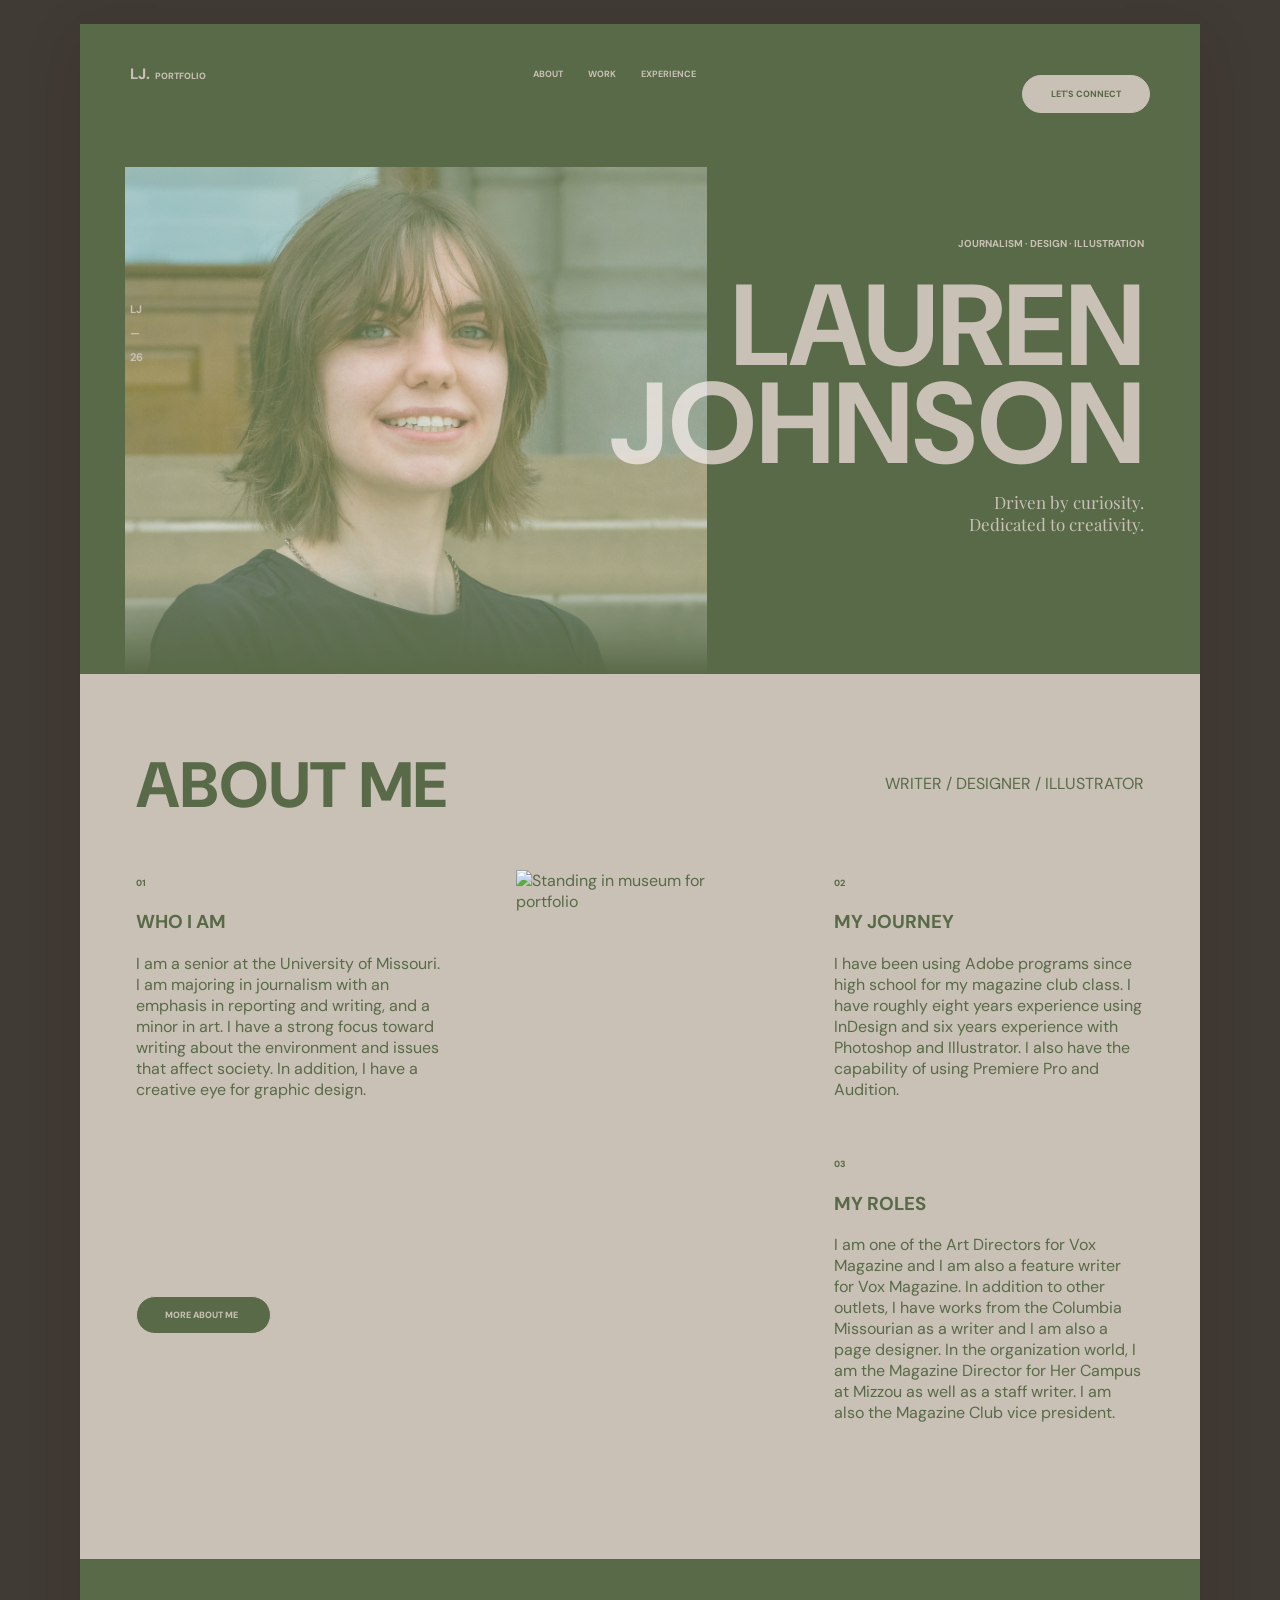
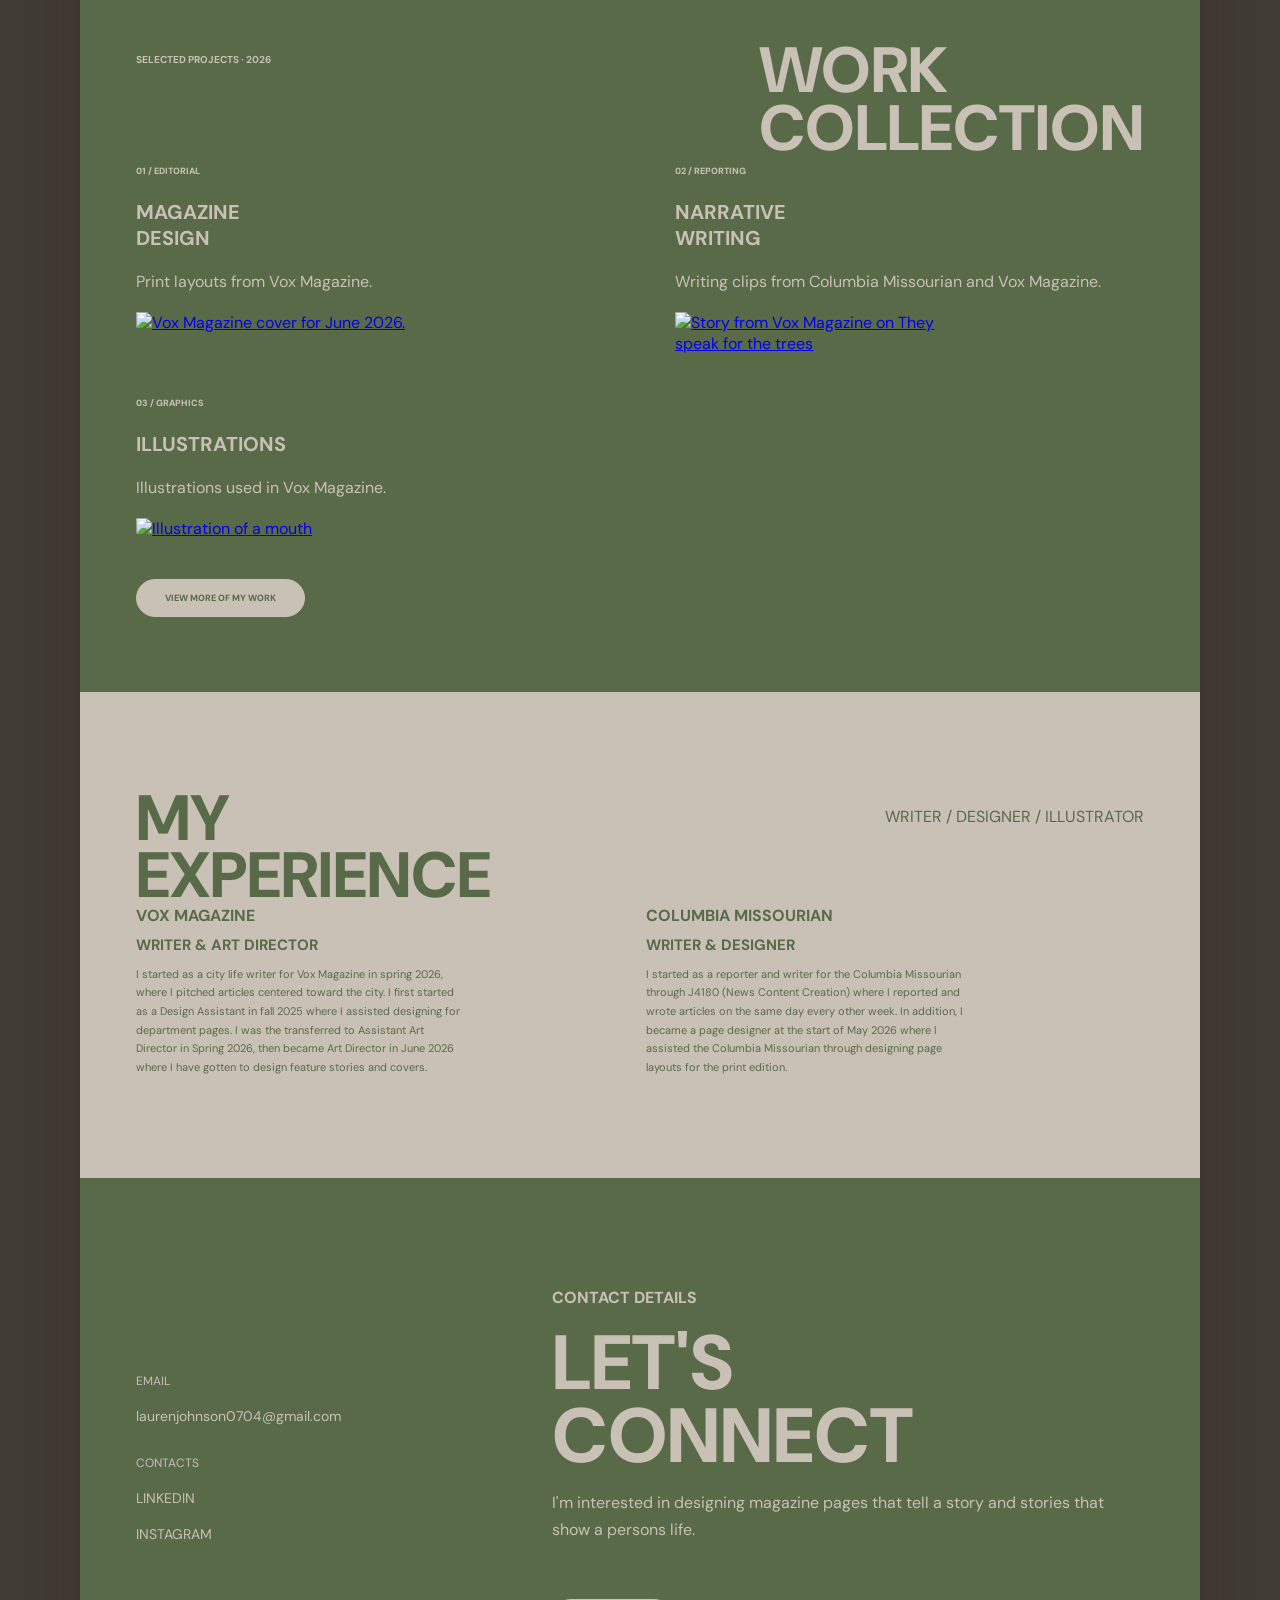
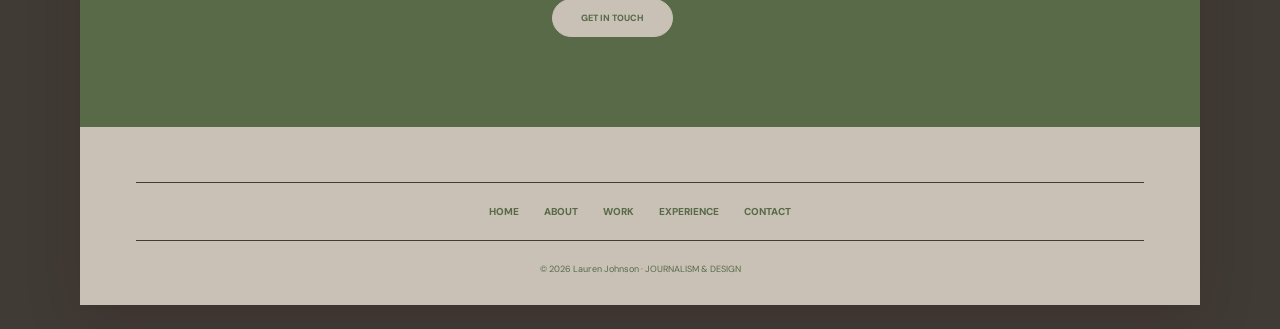
==== commit 4ad08f5b: "Update index.html" ====
--- a/index.html
+++ b/index.html
@@ -39,7 +39,7 @@
 				<p class="roles">JOURNALISM · DESIGN · ILLUSTRATION</p>
 				<h1>LAUREN<br>JOHNSON</h1>
 				<p class="main-note">Driven by curiosity.<br>Dedicated to creativity.</p></div>
-				<img class="main-img"src="img/extra_headshotforblox2.jpg" alt="Portrait headshot">
+				<img class="main-img"src="extra_headshotforblox2.jpg" alt="Portrait headshot">
 				<div class="left-side">LJ<br>—<br>26</div>
 		</section>
 
@@ -137,4 +137,4 @@
 	</footer>
 	</main>
 </body>
-</html>+</html>
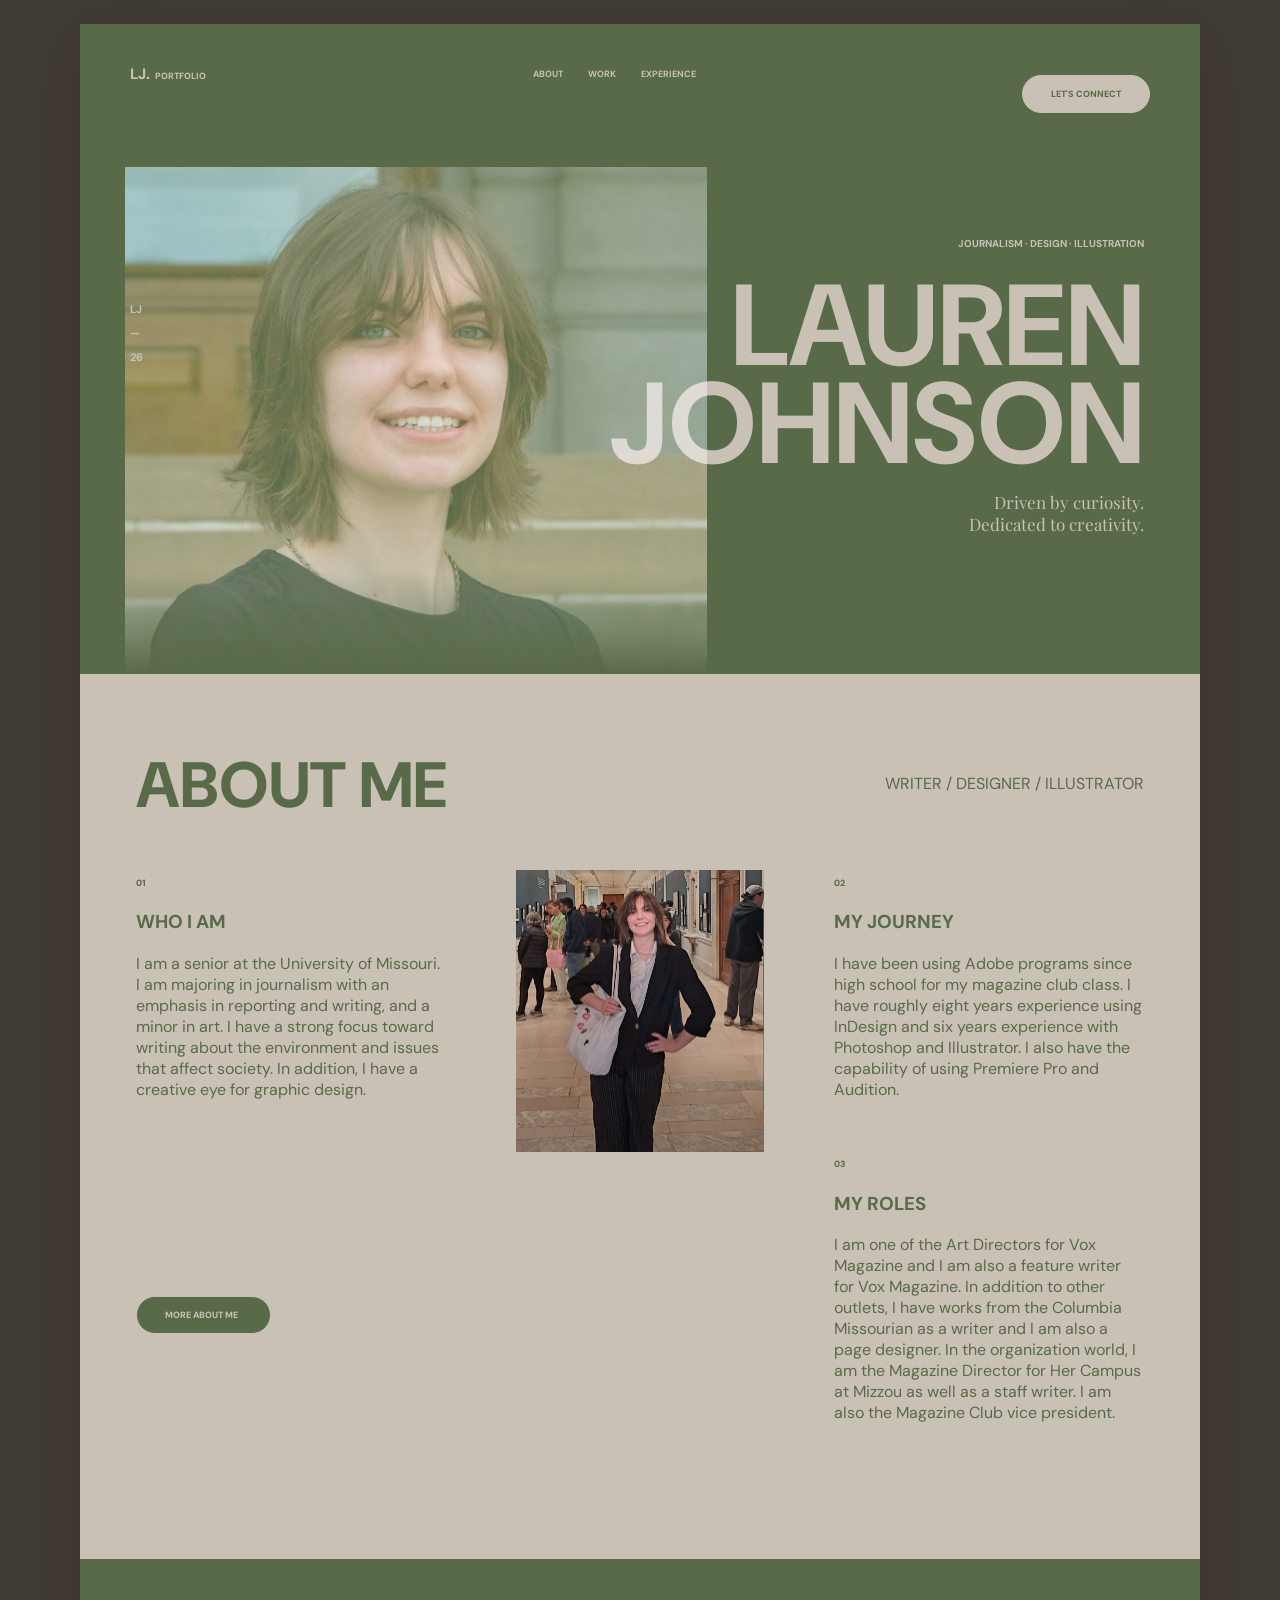
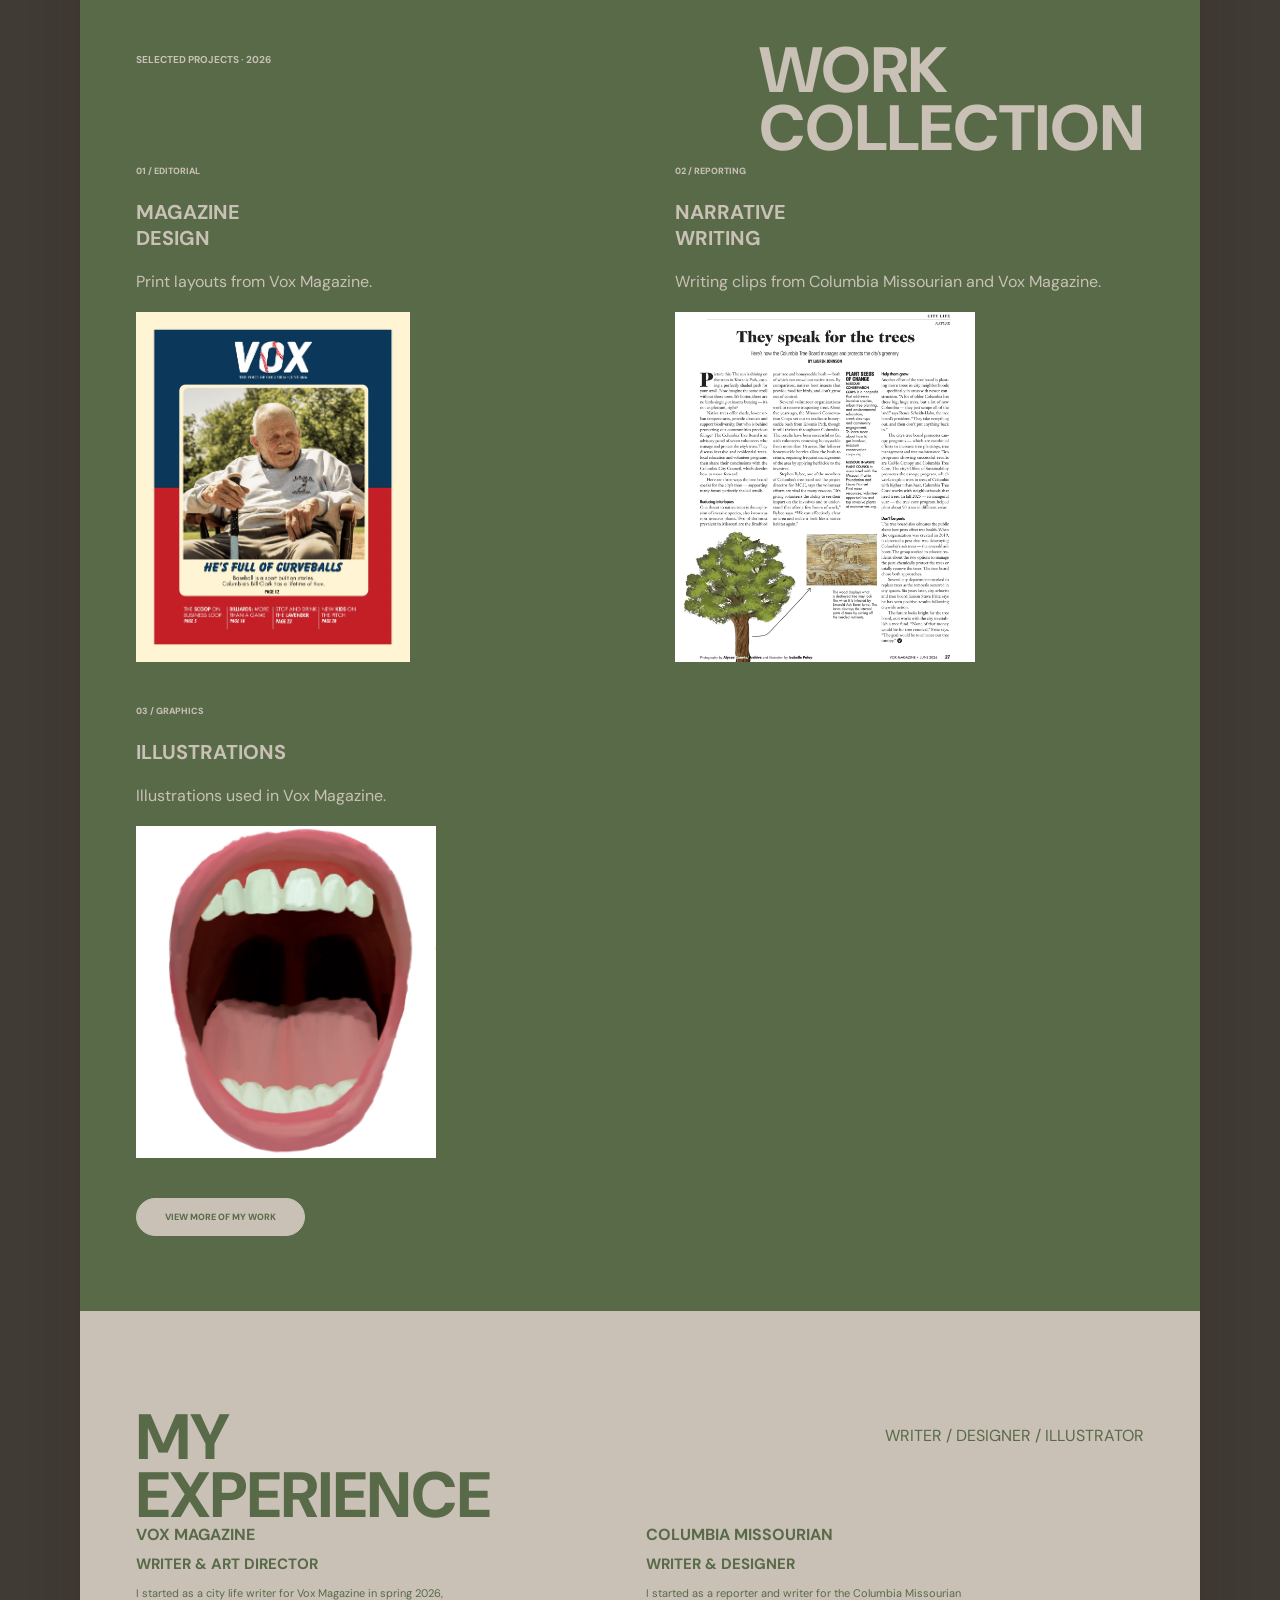
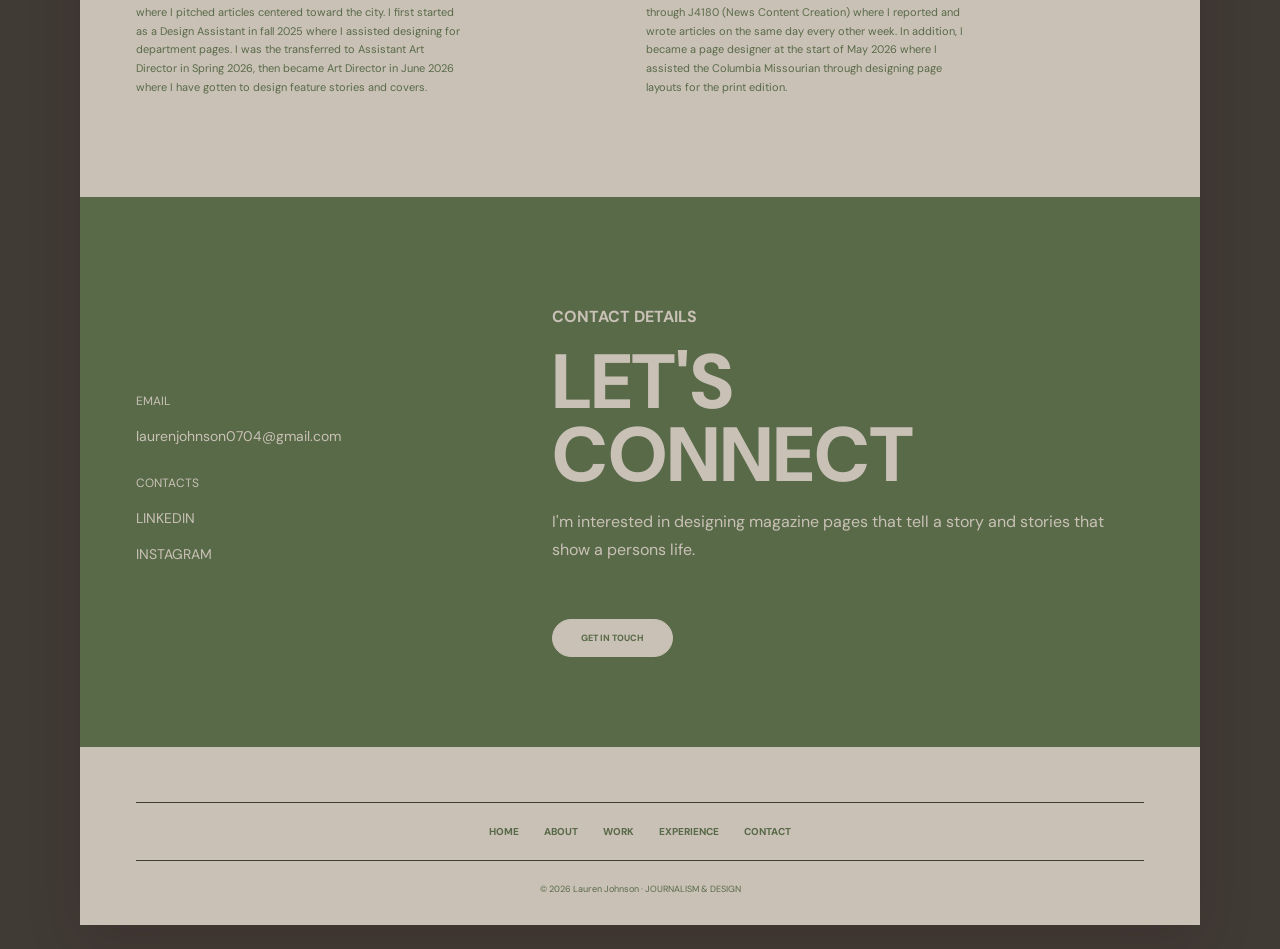
==== commit 212228e4: "Update index.html" ====
--- a/index.html
+++ b/index.html
@@ -54,7 +54,7 @@
 				<h3>WHO I AM</h3>
 				<p>I am a senior at the University of Missouri. I am majoring in journalism with an emphasis in reporting and writing, and a minor in art. I have a strong focus toward writing about the environment and issues that affect society. In addition, I have a creative eye for graphic design.</p>
 		</div>
-		<img class="about-photo" src="img/img_2.jpg" alt="Standing in museum for portfolio">
+		<img class="about-photo" src="img_2.jpg" alt="Standing in museum for portfolio">
 		
 		<div class="about-journey">
 			<span class="tiny-label">02</span>
@@ -79,7 +79,7 @@
 		<div><span class="tiny-label">01 / EDITORIAL</span>
 		<h3>MAGAZINE<br>DESIGN</h3><p>Print layouts from Vox Magazine.</p>
 		<a href="editorial.html">
-			<img src="img/page1.png" alt="Vox Magazine cover for June 2026.">
+			<img src="page1.png" alt="Vox Magazine cover for June 2026.">
 		</a>
 		</div></article>
 
@@ -88,7 +88,7 @@
 		<div><span class="tiny-label">02 / REPORTING</span>
 		<h3>NARRATIVE<br>WRITING</h3><p>Writing clips from Columbia Missourian and Vox Magazine.</p>
 		<a href="reporting.html">
-			<img src="img/page27.png" alt="Story from Vox Magazine on They speak for the trees">
+			<img src="page27.png" alt="Story from Vox Magazine on They speak for the trees">
 		</a>
 		</div></article>
 
@@ -97,7 +97,7 @@
 		<div><span class="tiny-label">03 / GRAPHICS</span>
 		<h3>ILLUSTRATIONS</h3><p>Illustrations used in Vox Magazine.</p>
 		<a href="graphic.html">
-			<img src="img/mouth_illo.jpg" alt="Illustration of a mouth">
+			<img src="mouth_illo.jpg" alt="Illustration of a mouth">
 		</a>
 		</div></article>
 	</div>
